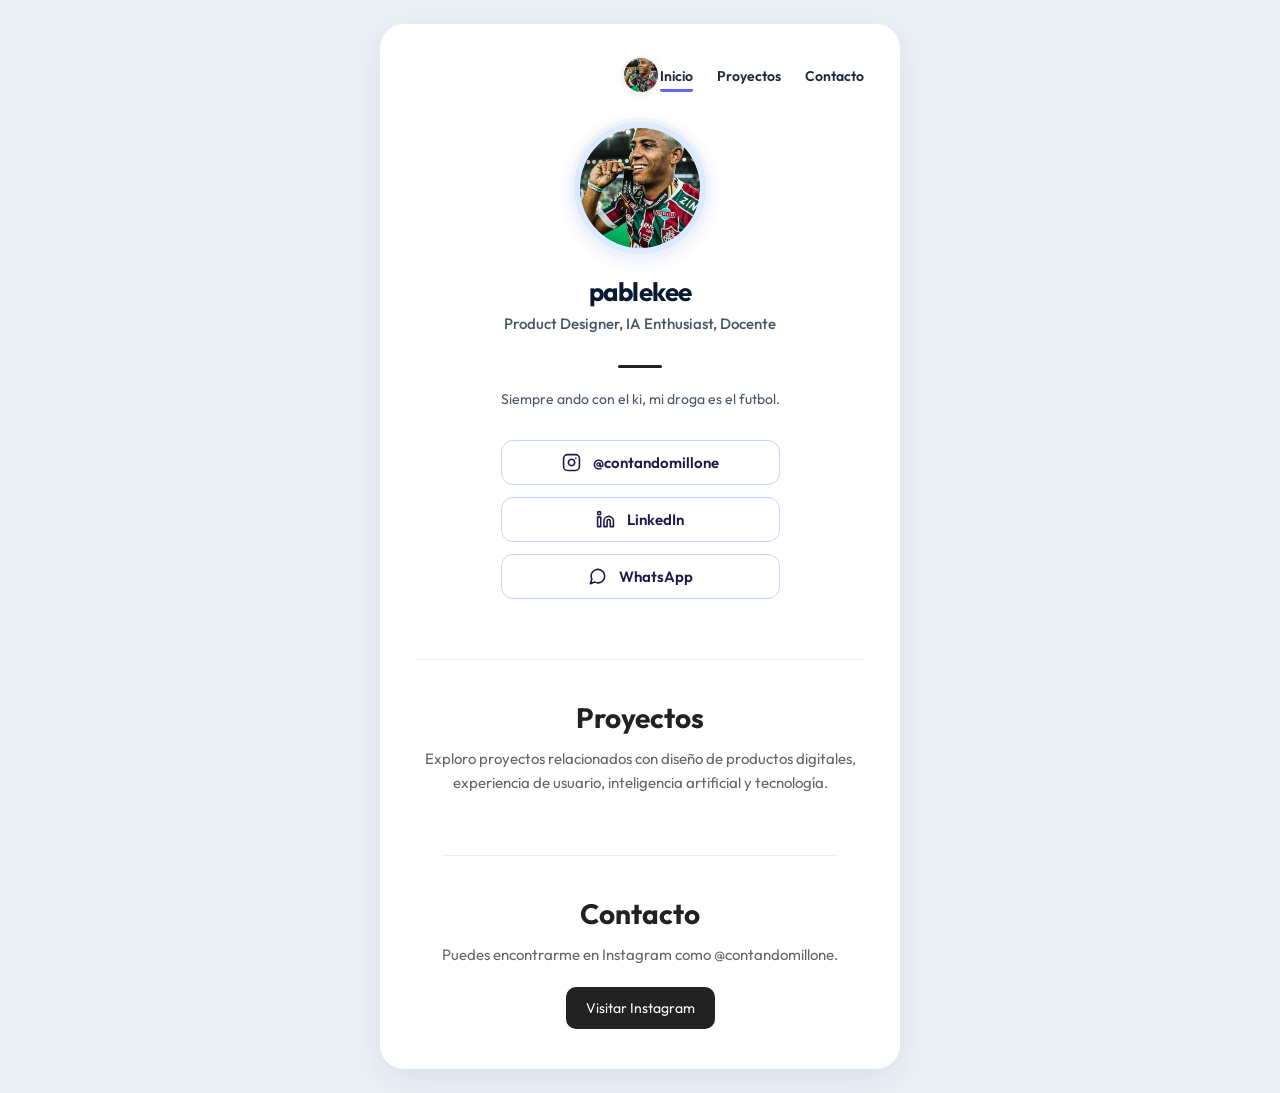
==== index.html @ 9d6862a4 "Avance 2 de septiembre" ====
<!DOCTYPE html>
<html lang="es">

<head>
    <meta charset="UTF-8">
    <meta name="viewport" content="width=device-width, initial-scale=1.0">

    <title>pablekee - Portafolio</title>

    <!-- FAVICON / LOGO DE PESTAÑA -->
    <link rel="icon" type="image/png" href="img/avatar.png">

    <link rel="stylesheet" href="css/style.css">

    <link rel="preconnect" href="https://fonts.googleapis.com">
    <link rel="preconnect" href="https://fonts.gstatic.com" crossorigin>

    <link href="https://fonts.googleapis.com/css2?family=Outfit:wght@300;400;600;700&display=swap" rel="stylesheet">
</head>

<body>

    <main class="card">

        <!-- MENÚ -->
        <nav class="nav">

            <a href="#inicio" class="nav-logo" title="Inicio">
                <img src="img/avatar.png" alt="Logo pablekee" class="nav-logo-img">
            </a>

            <ul class="nav-list">

                <li>
                    <a href="#inicio" class="nav-link active">
                        Inicio
                    </a>
                </li>

                <li>
                    <a href="#proyectos" class="nav-link">
                        Proyectos
                    </a>
                </li>

                <li>
                    <a href="#contacto" class="nav-link">
                        Contacto
                    </a>
                </li>

            </ul>

        </nav>


        <!-- PERFIL -->
        <section id="inicio">

            <div class="avatar-wrapper">

                <img src="img/avatar.png" alt="100preandoconelenfasis" class="avatar">

            </div>


            <h1 class="name">
                pablekee
            </h1>


            <p class="profession">
                Product Designer, IA Enthusiast, Docente
            </p>


            <hr class="divider">


            <p class="bio">
                Siempre ando con el ki, mi droga es el futbol.
            </p>


            <!-- REDES -->
            <div class="social-links">

                <!-- INSTAGRAM -->
                <a href="https://www.instagram.com/contandomillone/" target="_blank" rel="noopener noreferrer"
                    class="social-btn">

                    <svg class="icon" viewBox="0 0 24 24">

                        <rect x="2" y="2" width="20" height="20" rx="5" ry="5"></rect>

                        <path d="M16 11.37A4 4 0 1 1 12.63 8 4 4 0 0 1 16 11.37z"></path>

                        <line x1="17.5" y1="6.5" x2="17.51" y2="6.5"></line>

                    </svg>

                    <span>
                        @contandomillone
                    </span>

                </a>


                <!-- LINKEDIN -->
                <a href="https://linkedin.com" target="_blank" rel="noopener noreferrer" class="social-btn">

                    <svg class="icon" viewBox="0 0 24 24">

                        <path d="M16 8a6 6 0 0 1 6 6v7h-4v-7a2 2 0 0 0-2-2 2 2 0 0 0-2 2v7h-4v-7a6 6 0 0 1 6-6z"></path>

                        <rect x="2" y="9" width="4" height="12"></rect>

                        <circle cx="4" cy="4" r="2"></circle>

                    </svg>

                    <span>
                        LinkedIn
                    </span>

                </a>


                <!-- WHATSAPP -->
                <a href="https://micontacto" target="_blank" rel="noopener noreferrer" class="social-btn">

                    <svg class="icon" viewBox="0 0 24 24">

                        <path
                            d="M21 11.5a8.38 8.38 0 0 1-.9 3.8 8.5 8.5 0 0 1-7.6 4.7 8.38 8.38 0 0 1-3.8-.9L3 21l1.9-5.7a8.38 8.38 0 0 1-.9-3.8 8.5 8.5 0 0 1 4.7-7.6 8.38 8.38 0 0 1 3.8-.9h.5a8.48 8.48 0 0 1 8 8v.5z">
                        </path>

                    </svg>

                    <span>
                        WhatsApp
                    </span>

                </a>

            </div>

        </section>


        <!-- PROYECTOS -->
        <section id="proyectos" class="extra-section">

            <h2>
                Proyectos
            </h2>

            <p>
                Exploro proyectos relacionados con diseño de productos
                digitales, experiencia de usuario, inteligencia artificial
                y tecnología.
            </p>

        </section>


        <!-- CONTACTO -->
        <section id="contacto" class="extra-section">

            <h2>
                Contacto
            </h2>

            <p>
                Puedes encontrarme en Instagram como
                @contandomillone.
            </p>

            <a href="https://www.instagram.com/contandomillone/" target="_blank" rel="noopener noreferrer"
                class="contact-btn">
                Visitar Instagram
            </a>

        </section>

    </main>

</body>

</html>
---- css/style.css ----
/* ==========================================================================
   RESET Y ESTILOS GENERALES
   ========================================================================== */

* {
    margin: 0;
    padding: 0;
    box-sizing: border-box;
}

body {
    font-family: 'Outfit', 'Arial', sans-serif;

    background-color: #f0f4f8;

    display: flex;
    justify-content: center;
    align-items: center;

    min-height: 100vh;

    padding: 20px;
}


/* ==========================================================================
   TARJETA PRINCIPAL
   ========================================================================== */

.card {
    background-color: #ffffff;

    width: 90%;
    max-width: 600px;

    border-radius: 16px;

    box-shadow:
        0 10px 30px rgba(0, 0, 0, 0.05);

    padding: 40px;

    text-align: center;
}


/* ==========================================================================
   MENÚ
   ========================================================================== */

.nav {
    width: 100%;
    margin-bottom: 45px;
    display: flex;
    justify-content: space-between;
    align-items: center;
}

.nav-logo {
    display: flex;
    align-items: center;
    text-decoration: none;
}

.nav-logo-img {
    width: 38px;
    height: 38px;
    border-radius: 50%;
    object-fit: cover;
    border: 2px solid #f0f4f8;
    box-shadow: 0 2px 6px rgba(0, 0, 0, 0.08);
    transition: transform 0.3s ease, border-color 0.3s ease;
}

.nav-logo-img:hover {
    transform: scale(1.08);
    border-color: #222222;
}

.nav-list {
    display: flex;

    justify-content: flex-end;
    align-items: center;

    gap: 25px;

    list-style: none;
}

.nav-link {
    color: #777777;

    text-decoration: none;

    font-size: 14px;
    font-weight: 400;

    padding-bottom: 5px;

    transition: all 0.3s ease;
}

.nav-link:hover {
    color: #222222;
}

.nav-link.active {
    color: #222222;

    border-bottom: 2px solid #222222;
}


/* ==========================================================================
   AVATAR
   ========================================================================== */

.avatar-wrapper {
    width: 150px;
    height: 150px;

    margin: 0 auto 25px;

    border-radius: 50%;

    overflow: hidden;

    border: 4px solid #f0f4f8;
}

.avatar {
    width: 100%;
    height: 100%;

    display: block;

    object-fit: cover;

    border-radius: 50%;
}


/* ==========================================================================
   NOMBRE
   ========================================================================== */

.name {
    color: #222222;

    font-size: 42px;

    line-height: 1.1;

    font-weight: 700;

    margin-bottom: 10px;
}


/* ==========================================================================
   PROFESIÓN
   ========================================================================== */

.profession {
    color: #777777;

    font-size: 17px;

    font-weight: 400;

    line-height: 1.5;
}


/* ==========================================================================
   LÍNEA DECORATIVA
   ========================================================================== */

.divider {
    width: 60px;

    border: 0;

    border-top: 3px solid #222222;

    margin: 30px auto;
}


/* ==========================================================================
   BIOGRAFÍA
   ========================================================================== */

.bio {
    max-width: 500px;

    margin: 0 auto;

    color: #666666;

    font-size: 16px;

    line-height: 1.7;
}


/* ==========================================================================
   REDES SOCIALES
   ========================================================================== */

.social-links {
    display: flex;

    justify-content: center;

    flex-wrap: wrap;

    gap: 12px;

    margin-top: 30px;
}

.social-btn {
    display: flex;

    align-items: center;
    justify-content: center;

    gap: 8px;

    padding: 11px 16px;

    border: 1px solid #dddddd;

    border-radius: 10px;

    background-color: #ffffff;

    color: #555555;

    text-decoration: none;

    font-size: 14px;

    transition: all 0.3s ease;
}

.social-btn:hover {
    background-color: #222222;

    color: #ffffff;

    border-color: #222222;

    transform: translateY(-2px);
}

.icon {
    width: 19px;
    height: 19px;

    fill: none;

    stroke: currentColor;

    stroke-width: 2;

    stroke-linecap: round;

    stroke-linejoin: round;
}


/* ==========================================================================
   SECCIONES PROYECTOS Y CONTACTO
   ========================================================================== */

.extra-section {
    margin-top: 60px;

    padding-top: 40px;

    border-top: 1px solid #eeeeee;
}

.extra-section h2 {
    font-size: 28px;

    color: #222222;

    margin-bottom: 12px;
}

.extra-section p {
    color: #666666;

    font-size: 15px;

    line-height: 1.6;
}


/* ==========================================================================
   BOTÓN CONTACTO
   ========================================================================== */

.contact-btn {
    display: inline-block;

    margin-top: 20px;

    padding: 12px 20px;

    border-radius: 10px;

    background-color: #222222;

    color: #ffffff;

    text-decoration: none;

    font-size: 14px;

    transition: all 0.3s ease;
}

.contact-btn:hover {
    background-color: #000000;

    transform: translateY(-2px);
}


/* ==========================================================================
   RESPONSIVE - CELULARES
   ========================================================================== */

@media (max-width: 600px) {

    body {
        padding: 12px;

        align-items: flex-start;
    }

    .card {
        width: 100%;

        padding: 25px 20px;

        margin: 10px 0;
    }

    .nav {
        margin-bottom: 35px;
    }

    .nav-list {
        justify-content: center;

        gap: 18px;
    }

    .nav-link {
        font-size: 13px;
    }

    .avatar-wrapper {
        width: 125px;
        height: 125px;
    }

    .name {
        font-size: 34px;
    }

    .profession {
        font-size: 15px;
    }

    .bio {
        font-size: 15px;
    }

    .social-links {
        flex-direction: column;
    }

    .social-btn {
        width: 100%;
    }
}

/* ==========================================================================
   1. RESET Y CONFIGURACIÓN BASE
   ========================================================================== */

/* El selector universal (*) aplica estas reglas a TODOS los elementos de la página */
* {
    margin: 0;
    padding: 0;
    box-sizing: border-box;
    /* Asegura que el padding y los bordes no aumenten el ancho total de los elementos */
}

/* ==========================================================================
   2. ESTILOS DEL CUERPO (BODY) Y CENTRADO DE LA PÁGINA
   ========================================================================== */
body {
    font-family: 'Outfit', -apple-system, BlinkMacSystemFont, 'Segoe UI', Roboto, sans-serif;
    background-color: #ebf0f7;
    /* Color de fondo grisáceo suave */
    color: #1a2a44;
    /* Color de texto principal */

    /* CENTRADO PERFECTO CON FLEXBOX */
    display: flex;
    justify-content: center;
    /* Centra horizontalmente */
    align-items: center;
    /* Centra verticalmente */

    min-height: 100vh;
    /* Ocupa mínimo el 100% de la altura de la pantalla */
    padding: 24px 16px;
    /* Espacio de resguardo para que la tarjeta no pegue a los bordes en móviles */
}

/* ==========================================================================
   3. CONTENEDOR PRINCIPAL (LA TARJETA O CARD)
   ========================================================================== */
.card {
    background-color: #ffffff;
    /* Fondo blanco */
    width: 100%;
    max-width: 520px;
    /* Ancho máximo en pantallas de computadora */
    border-radius: 24px;
    /* Bordes redondeados */
    box-shadow: 0 10px 35px rgba(26, 42, 68, 0.08);
    /* Sombra suave para dar efecto de elevación */
    padding: 32px 36px 40px;
    /* Espaciado interno: arriba, lados, abajo */

    /* Alineación de los elementos internos */
    display: flex;
    flex-direction: column;
    align-items: center;
    /* Centra los elementos hijos al centro */
    text-align: center;
    /* Centra los textos */
}

/* ==========================================================================
   4. MENÚ DE NAVEGACIÓN SUPERIOR
   ========================================================================== */
.nav {
    width: 100%;
    display: flex;
    justify-content: flex-end;
    /* Alinea los enlaces a la derecha */
    margin-bottom: 24px;
}

.nav-list {
    display: flex;
    list-style: none;
    /* Quita las viñetas/puntos de la lista */
    gap: 24px;
    /* Espacio entre cada opción del menú */
}

.nav-link {
    text-decoration: none;
    /* Quita el subrayado típico de los enlaces */
    color: #1e293b;
    font-size: 14px;
    font-weight: 600;
    padding-bottom: 4px;
    transition: color 0.2s ease, border-bottom 0.2s ease;
}

.nav-link:hover {
    color: #4f46e5;
    /* Color al pasar el cursor */
}

/* Estilo para la opción activa ("Inicio") */
.nav-link.active {
    color: #1e293b;
    border-bottom: 3px solid #6366f1;
    /* Línea púrpura inferior */
    border-radius: 2px;
}

/* ==========================================================================
   5. SECCIÓN DE PERFIL (AVATAR, NOMBRE Y CARGO)
   ========================================================================== */
.profile-header {
    display: flex;
    flex-direction: column;
    align-items: center;
}

/* Contenedor del avatar con halo circular de fondo */
.avatar-wrapper {
    width: 140px;
    height: 140px;
    border-radius: 50%;
    /* Transforma el cuadrado en un círculo perfecto */
    background: #dbeafe;
    /* Color de fondo sutil detrás de la foto */
    padding: 6px;
    /* Grosor del aro exterior */
    margin-bottom: 20px;
    box-shadow: 0 4px 14px rgba(99, 102, 241, 0.12);
}

.avatar {
    width: 100%;
    height: 100%;
    border-radius: 50%;
    /* Imagen redonda */
    object-fit: cover;
    /* Evita que la foto se deforme o estire */
    display: block;
}

.name {
    font-size: 26px;
    font-weight: 700;
    color: #0b1a30;
    /* Azul marino oscuro */
    letter-spacing: -0.5px;
    margin-bottom: 6px;
}

.profession {
    font-size: 15px;
    font-weight: 500;
    color: #475569;
    /* Gris azulado */
    margin-bottom: 20px;
}

/* ==========================================================================
   6. LÍNEA DIVISORIA DECORATIVA
   ========================================================================== */
.divider {
    width: 44px;
    height: 3px;
    background-color: #93c5fd;
    /* Celeste suave */
    border-radius: 2px;
    margin-bottom: 20px;
}

/* ==========================================================================
   7. DESCRIPCIÓN O BIOGRAFÍA
   ========================================================================== */
.bio {
    font-size: 14px;
    line-height: 1.6;
    /* Altura de línea para facilitar la lectura */
    color: #4b5563;
    max-width: 400px;
    margin-bottom: 28px;
}

/* ==========================================================================
   8. BOTONES DE REDES SOCIALES
   ========================================================================== */
.social-links {
    width: 100%;
    max-width: 290px;
    /* Ancho de los botones */
    display: flex;
    flex-direction: column;
    gap: 12px;
    /* Separación uniforme entre cada botón */
}

.social-btn {
    display: flex;
    align-items: center;
    justify-content: center;
    gap: 12px;
    /* Espacio entre el ícono y el texto */
    padding: 12px 20px;
    border: 1.5px solid #c7d2fe;
    /* Borde violeta suave */
    border-radius: 12px;
    /* Esquinas redondeadas */
    background-color: #ffffff;
    color: #1e1b4b;
    text-decoration: none;
    font-size: 15px;
    font-weight: 600;
    transition: all 0.25s cubic-bezier(0.4, 0, 0.2, 1);
}

/* Color específico para cada ícono */
.icon {
    flex-shrink: 0;
    transition: transform 0.2s ease;
}

.icon-instagram {
    color: #4f46e5;
}

.icon-linkedin {
    color: #3b82f6;
}

.icon-whatsapp {
    color: #2563eb;
}

/* Efecto al pasar el mouse por encima del botón (Hover) */
.social-btn:hover {
    background-color: #f5f7ff;
    border-color: #6366f1;
    color: #4338ca;
    transform: translateY(-2px);
    /* Pequeña elevación */
    box-shadow: 0 4px 12px rgba(99, 102, 241, 0.15);
}

.social-btn:hover .icon {
    transform: scale(1.1);
    /* El ícono se agranda sutilmente */
}

/* ==========================================================================
   9. ADAPTABILIDAD A PANTALLAS PEQUEÑAS (RESPONSIVE)
   ========================================================================== */
@media (max-width: 480px) {
    .card {
        padding: 24px 20px 32px;
        border-radius: 20px;
    }

    .name {
        font-size: 22px;
    }

    .profession {
        font-size: 14px;
    }

    .bio {
        font-size: 13.5px;
    }

    .social-links {
        max-width: 100%;
    }
}
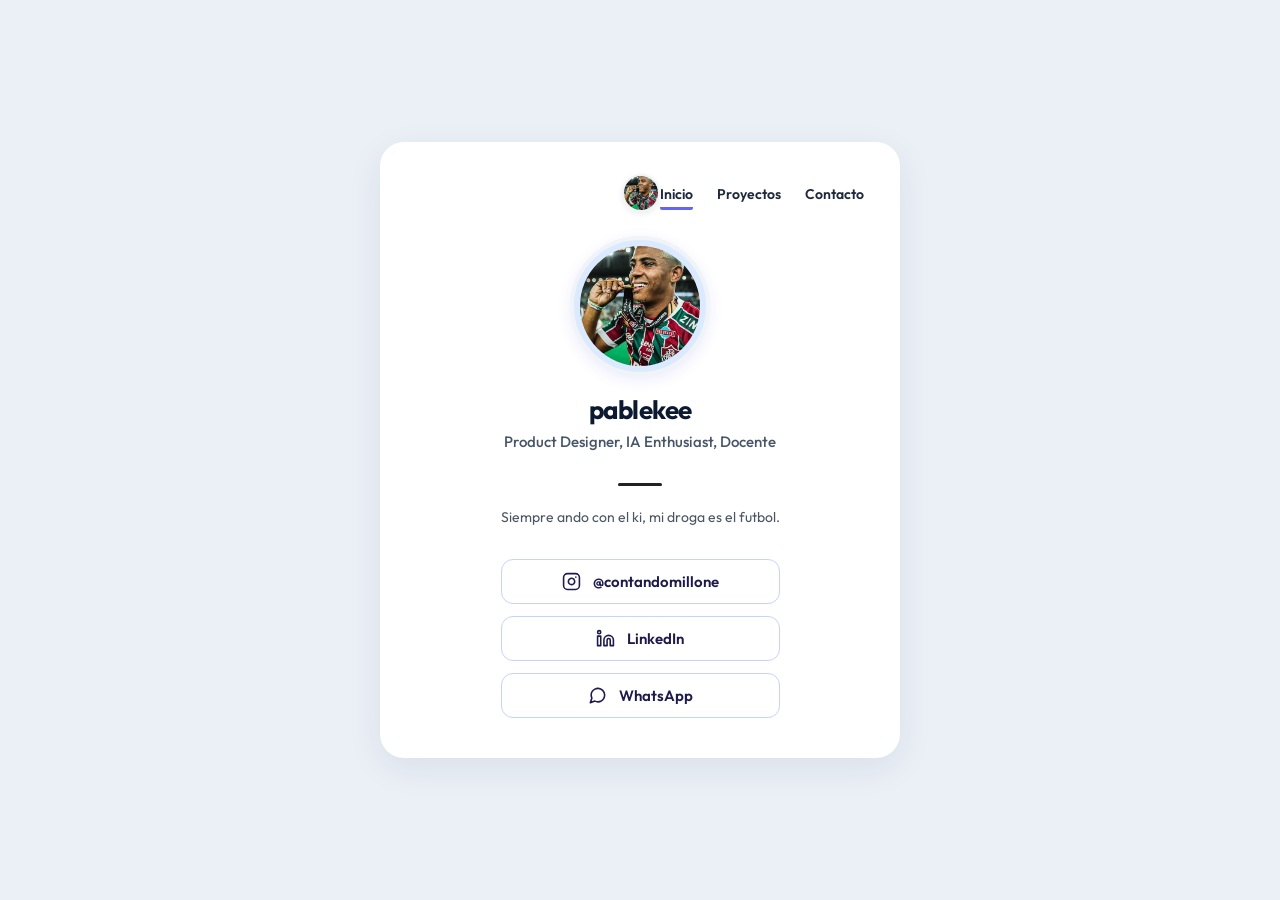
==== commit 9e293a68: "Subiendo cambios en la pagina" ====
--- a/index.html
+++ b/index.html
@@ -147,42 +147,6 @@
 
         </section>
 
-
-        <!-- PROYECTOS -->
-        <section id="proyectos" class="extra-section">
-
-            <h2>
-                Proyectos
-            </h2>
-
-            <p>
-                Exploro proyectos relacionados con diseño de productos
-                digitales, experiencia de usuario, inteligencia artificial
-                y tecnología.
-            </p>
-
-        </section>
-
-
-        <!-- CONTACTO -->
-        <section id="contacto" class="extra-section">
-
-            <h2>
-                Contacto
-            </h2>
-
-            <p>
-                Puedes encontrarme en Instagram como
-                @contandomillone.
-            </p>
-
-            <a href="https://www.instagram.com/contandomillone/" target="_blank" rel="noopener noreferrer"
-                class="contact-btn">
-                Visitar Instagram
-            </a>
-
-        </section>
-
     </main>
 
 </body>
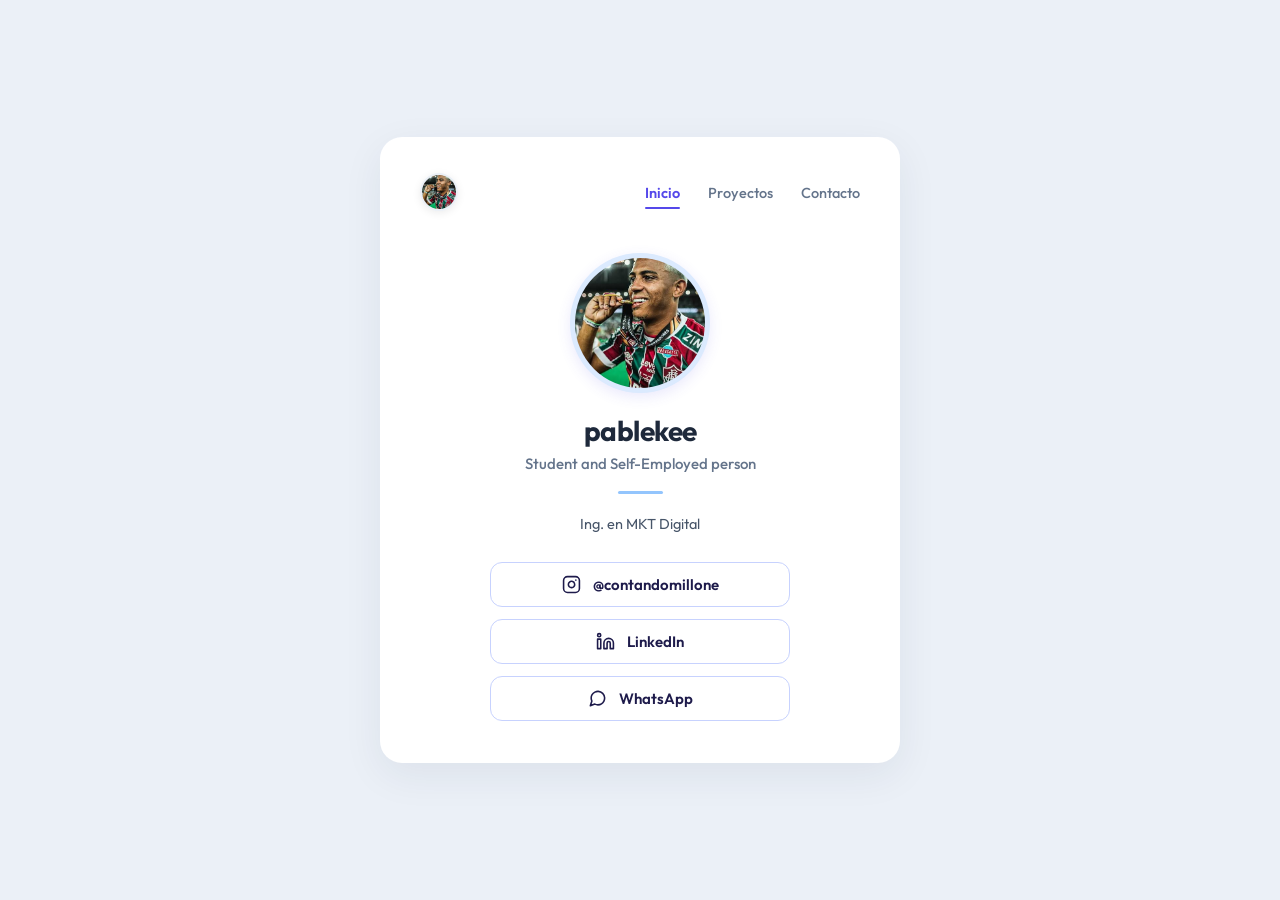
==== commit d05fb545: "feat: actualizar datos de perfil en inicio y agregar pagina proyectos.html con navegacion" ====
--- a/index.html
+++ b/index.html
@@ -14,133 +14,105 @@
 
     <link rel="preconnect" href="https://fonts.googleapis.com">
     <link rel="preconnect" href="https://fonts.gstatic.com" crossorigin>
-
-    <link href="https://fonts.googleapis.com/css2?family=Outfit:wght@300;400;600;700&display=swap" rel="stylesheet">
+    <link href="https://fonts.googleapis.com/css2?family=Outfit:wght@300;400;500;600;700&display=swap" rel="stylesheet">
 </head>
 
 <body>
 
     <main class="card">
 
-        <!-- MENÚ -->
-        <nav class="nav">
+        <!-- MENÚ DE NAVEGACIÓN -->
+        <header>
+            <nav class="nav">
 
-            <a href="#inicio" class="nav-logo" title="Inicio">
-                <img src="img/avatar.png" alt="Logo pablekee" class="nav-logo-img">
-            </a>
+                <a href="index.html" class="nav-logo" title="Inicio">
+                    <img src="img/avatar.png" alt="Logo pablekee" class="nav-logo-img">
+                </a>
 
-            <ul class="nav-list">
+                <ul class="nav-list">
 
-                <li>
-                    <a href="#inicio" class="nav-link active">
-                        Inicio
-                    </a>
-                </li>
+                    <li>
+                        <a href="index.html" class="nav-link active">
+                            Inicio
+                        </a>
+                    </li>
 
-                <li>
-                    <a href="#proyectos" class="nav-link">
-                        Proyectos
-                    </a>
-                </li>
+                    <li>
+                        <a href="proyectos.html" class="nav-link">
+                            Proyectos
+                        </a>
+                    </li>
 
-                <li>
-                    <a href="#contacto" class="nav-link">
-                        Contacto
-                    </a>
-                </li>
+                    <li>
+                        <a href="contacto.html" class="nav-link">
+                            Contacto
+                        </a>
+                    </li>
 
-            </ul>
+                </ul>
 
-        </nav>
+            </nav>
+        </header>
 
-
-        <!-- PERFIL -->
+        <!-- SECCIÓN DE PERFIL -->
         <section id="inicio">
 
             <div class="avatar-wrapper">
-
-                <img src="img/avatar.png" alt="100preandoconelenfasis" class="avatar">
-
+                <img src="img/avatar.png" alt="Foto de pablekee" class="avatar">
             </div>
-
 
             <h1 class="name">
                 pablekee
             </h1>
 
-
             <p class="profession">
-                Product Designer, IA Enthusiast, Docente
+                Student and Self-Employed person
             </p>
-
 
             <hr class="divider">
 
-
             <p class="bio">
-                Siempre ando con el ki, mi droga es el futbol.
+                Ing. en MKT Digital
             </p>
 
-
-            <!-- REDES -->
+            <!-- REDES SOCIALES -->
             <div class="social-links">
 
                 <!-- INSTAGRAM -->
                 <a href="https://www.instagram.com/contandomillone/" target="_blank" rel="noopener noreferrer"
                     class="social-btn">
-
                     <svg class="icon" viewBox="0 0 24 24">
-
                         <rect x="2" y="2" width="20" height="20" rx="5" ry="5"></rect>
-
                         <path d="M16 11.37A4 4 0 1 1 12.63 8 4 4 0 0 1 16 11.37z"></path>
-
                         <line x1="17.5" y1="6.5" x2="17.51" y2="6.5"></line>
-
                     </svg>
-
                     <span>
                         @contandomillone
                     </span>
-
                 </a>
-
 
                 <!-- LINKEDIN -->
                 <a href="https://linkedin.com" target="_blank" rel="noopener noreferrer" class="social-btn">
-
                     <svg class="icon" viewBox="0 0 24 24">
-
                         <path d="M16 8a6 6 0 0 1 6 6v7h-4v-7a2 2 0 0 0-2-2 2 2 0 0 0-2 2v7h-4v-7a6 6 0 0 1 6-6z"></path>
-
                         <rect x="2" y="9" width="4" height="12"></rect>
-
                         <circle cx="4" cy="4" r="2"></circle>
-
                     </svg>
-
                     <span>
                         LinkedIn
                     </span>
-
                 </a>
 
-
                 <!-- WHATSAPP -->
-                <a href="https://micontacto" target="_blank" rel="noopener noreferrer" class="social-btn">
-
+                <a href="https://wa.me/" target="_blank" rel="noopener noreferrer" class="social-btn">
                     <svg class="icon" viewBox="0 0 24 24">
-
                         <path
                             d="M21 11.5a8.38 8.38 0 0 1-.9 3.8 8.5 8.5 0 0 1-7.6 4.7 8.38 8.38 0 0 1-3.8-.9L3 21l1.9-5.7a8.38 8.38 0 0 1-.9-3.8 8.5 8.5 0 0 1 4.7-7.6 8.38 8.38 0 0 1 3.8-.9h.5a8.48 8.48 0 0 1 8 8v.5z">
                         </path>
-
                     </svg>
-
                     <span>
                         WhatsApp
                     </span>
-
                 </a>
 
             </div>
--- a/css/style.css
+++ b/css/style.css
@@ -1,7 +1,25 @@
 /* ==========================================================================
-   RESET Y ESTILOS GENERALES
-   ========================================================================== */
-
+   VARIABLES Y CONFIGURACIÓN GLOBAL
+   ========================================================================== */
+:root {
+    --primary: #5548ea;
+    --primary-hover: #4335da;
+    --primary-light: #f7f5ff;
+    --primary-bubble: #e8e3ff;
+    --text-title: #1e293b;
+    --text-muted: #64748b;
+    --text-body: #475569;
+    --border-color: #e2e8f0;
+    --border-subtle: #f1f3f7;
+    --card-bg: #ffffff;
+    --body-bg: #ebf0f7;
+    --shadow-card: 0 12px 40px rgba(26, 42, 68, 0.07);
+    --transition: all 0.25s cubic-bezier(0.4, 0, 0.2, 1);
+}
+
+/* ==========================================================================
+   RESET BASE
+   ========================================================================== */
 * {
     margin: 0;
     padding: 0;
@@ -9,51 +27,47 @@
 }
 
 body {
-    font-family: 'Outfit', 'Arial', sans-serif;
-
-    background-color: #f0f4f8;
-
+    font-family: 'Outfit', -apple-system, BlinkMacSystemFont, 'Segoe UI', Roboto, sans-serif;
+    background-color: var(--body-bg);
+    color: var(--text-title);
     display: flex;
     justify-content: center;
     align-items: center;
-
     min-height: 100vh;
-
-    padding: 20px;
-}
-
-
-/* ==========================================================================
-   TARJETA PRINCIPAL
-   ========================================================================== */
-
+    padding: 24px 16px;
+}
+
+/* ==========================================================================
+   CONTENEDOR PRINCIPAL (CARD)
+   ========================================================================== */
 .card {
-    background-color: #ffffff;
-
-    width: 90%;
-    max-width: 600px;
-
-    border-radius: 16px;
-
-    box-shadow:
-        0 10px 30px rgba(0, 0, 0, 0.05);
-
-    padding: 40px;
-
+    background-color: var(--card-bg);
+    width: 100%;
+    max-width: 520px;
+    border-radius: 22px;
+    box-shadow: var(--shadow-card);
+    padding: 36px 40px 42px;
+    display: flex;
+    flex-direction: column;
     text-align: center;
-}
-
-
-/* ==========================================================================
-   MENÚ
-   ========================================================================== */
-
+    transition: var(--transition);
+}
+
+/* Para páginas con contenido horizontal amplio (Proyectos y Contacto) */
+.card-wide {
+    max-width: 840px;
+    text-align: left;
+}
+
+/* ==========================================================================
+   MENÚ DE NAVEGACIÓN SUPERIOR
+   ========================================================================== */
 .nav {
     width: 100%;
-    margin-bottom: 45px;
     display: flex;
     justify-content: space-between;
     align-items: center;
+    margin-bottom: 32px;
 }
 
 .nav-logo {
@@ -67,471 +81,115 @@
     height: 38px;
     border-radius: 50%;
     object-fit: cover;
-    border: 2px solid #f0f4f8;
-    box-shadow: 0 2px 6px rgba(0, 0, 0, 0.08);
-    transition: transform 0.3s ease, border-color 0.3s ease;
+    border: 2px solid var(--body-bg);
+    box-shadow: 0 2px 8px rgba(0, 0, 0, 0.08);
+    transition: var(--transition);
 }
 
 .nav-logo-img:hover {
     transform: scale(1.08);
-    border-color: #222222;
+    border-color: var(--primary);
 }
 
 .nav-list {
     display: flex;
-
-    justify-content: flex-end;
-    align-items: center;
-
-    gap: 25px;
-
     list-style: none;
-}
-
-.nav-link {
-    color: #777777;
-
-    text-decoration: none;
-
-    font-size: 14px;
-    font-weight: 400;
-
-    padding-bottom: 5px;
-
-    transition: all 0.3s ease;
-}
-
-.nav-link:hover {
-    color: #222222;
-}
-
-.nav-link.active {
-    color: #222222;
-
-    border-bottom: 2px solid #222222;
-}
-
-
-/* ==========================================================================
-   AVATAR
-   ========================================================================== */
-
-.avatar-wrapper {
-    width: 150px;
-    height: 150px;
-
-    margin: 0 auto 25px;
-
-    border-radius: 50%;
-
-    overflow: hidden;
-
-    border: 4px solid #f0f4f8;
-}
-
-.avatar {
-    width: 100%;
-    height: 100%;
-
-    display: block;
-
-    object-fit: cover;
-
-    border-radius: 50%;
-}
-
-
-/* ==========================================================================
-   NOMBRE
-   ========================================================================== */
-
-.name {
-    color: #222222;
-
-    font-size: 42px;
-
-    line-height: 1.1;
-
-    font-weight: 700;
-
-    margin-bottom: 10px;
-}
-
-
-/* ==========================================================================
-   PROFESIÓN
-   ========================================================================== */
-
-.profession {
-    color: #777777;
-
-    font-size: 17px;
-
-    font-weight: 400;
-
-    line-height: 1.5;
-}
-
-
-/* ==========================================================================
-   LÍNEA DECORATIVA
-   ========================================================================== */
-
-.divider {
-    width: 60px;
-
-    border: 0;
-
-    border-top: 3px solid #222222;
-
-    margin: 30px auto;
-}
-
-
-/* ==========================================================================
-   BIOGRAFÍA
-   ========================================================================== */
-
-.bio {
-    max-width: 500px;
-
-    margin: 0 auto;
-
-    color: #666666;
-
-    font-size: 16px;
-
-    line-height: 1.7;
-}
-
-
-/* ==========================================================================
-   REDES SOCIALES
-   ========================================================================== */
-
-.social-links {
-    display: flex;
-
-    justify-content: center;
-
-    flex-wrap: wrap;
-
-    gap: 12px;
-
-    margin-top: 30px;
-}
-
-.social-btn {
-    display: flex;
-
-    align-items: center;
-    justify-content: center;
-
-    gap: 8px;
-
-    padding: 11px 16px;
-
-    border: 1px solid #dddddd;
-
-    border-radius: 10px;
-
-    background-color: #ffffff;
-
-    color: #555555;
-
-    text-decoration: none;
-
-    font-size: 14px;
-
-    transition: all 0.3s ease;
-}
-
-.social-btn:hover {
-    background-color: #222222;
-
-    color: #ffffff;
-
-    border-color: #222222;
-
-    transform: translateY(-2px);
-}
-
-.icon {
-    width: 19px;
-    height: 19px;
-
-    fill: none;
-
-    stroke: currentColor;
-
-    stroke-width: 2;
-
-    stroke-linecap: round;
-
-    stroke-linejoin: round;
-}
-
-
-/* ==========================================================================
-   SECCIONES PROYECTOS Y CONTACTO
-   ========================================================================== */
-
-.extra-section {
-    margin-top: 60px;
-
-    padding-top: 40px;
-
-    border-top: 1px solid #eeeeee;
-}
-
-.extra-section h2 {
-    font-size: 28px;
-
-    color: #222222;
-
-    margin-bottom: 12px;
-}
-
-.extra-section p {
-    color: #666666;
-
-    font-size: 15px;
-
-    line-height: 1.6;
-}
-
-
-/* ==========================================================================
-   BOTÓN CONTACTO
-   ========================================================================== */
-
-.contact-btn {
-    display: inline-block;
-
-    margin-top: 20px;
-
-    padding: 12px 20px;
-
-    border-radius: 10px;
-
-    background-color: #222222;
-
-    color: #ffffff;
-
-    text-decoration: none;
-
-    font-size: 14px;
-
-    transition: all 0.3s ease;
-}
-
-.contact-btn:hover {
-    background-color: #000000;
-
-    transform: translateY(-2px);
-}
-
-
-/* ==========================================================================
-   RESPONSIVE - CELULARES
-   ========================================================================== */
-
-@media (max-width: 600px) {
-
-    body {
-        padding: 12px;
-
-        align-items: flex-start;
-    }
-
-    .card {
-        width: 100%;
-
-        padding: 25px 20px;
-
-        margin: 10px 0;
-    }
-
-    .nav {
-        margin-bottom: 35px;
-    }
-
-    .nav-list {
-        justify-content: center;
-
-        gap: 18px;
-    }
-
-    .nav-link {
-        font-size: 13px;
-    }
-
-    .avatar-wrapper {
-        width: 125px;
-        height: 125px;
-    }
-
-    .name {
-        font-size: 34px;
-    }
-
-    .profession {
-        font-size: 15px;
-    }
-
-    .bio {
-        font-size: 15px;
-    }
-
-    .social-links {
-        flex-direction: column;
-    }
-
-    .social-btn {
-        width: 100%;
-    }
-}
-
-/* ==========================================================================
-   1. RESET Y CONFIGURACIÓN BASE
-   ========================================================================== */
-
-/* El selector universal (*) aplica estas reglas a TODOS los elementos de la página */
-* {
-    margin: 0;
-    padding: 0;
-    box-sizing: border-box;
-    /* Asegura que el padding y los bordes no aumenten el ancho total de los elementos */
-}
-
-/* ==========================================================================
-   2. ESTILOS DEL CUERPO (BODY) Y CENTRADO DE LA PÁGINA
-   ========================================================================== */
-body {
-    font-family: 'Outfit', -apple-system, BlinkMacSystemFont, 'Segoe UI', Roboto, sans-serif;
-    background-color: #ebf0f7;
-    /* Color de fondo grisáceo suave */
-    color: #1a2a44;
-    /* Color de texto principal */
-
-    /* CENTRADO PERFECTO CON FLEXBOX */
-    display: flex;
-    justify-content: center;
-    /* Centra horizontalmente */
-    align-items: center;
-    /* Centra verticalmente */
-
-    min-height: 100vh;
-    /* Ocupa mínimo el 100% de la altura de la pantalla */
-    padding: 24px 16px;
-    /* Espacio de resguardo para que la tarjeta no pegue a los bordes en móviles */
-}
-
-/* ==========================================================================
-   3. CONTENEDOR PRINCIPAL (LA TARJETA O CARD)
-   ========================================================================== */
-.card {
-    background-color: #ffffff;
-    /* Fondo blanco */
-    width: 100%;
-    max-width: 520px;
-    /* Ancho máximo en pantallas de computadora */
-    border-radius: 24px;
-    /* Bordes redondeados */
-    box-shadow: 0 10px 35px rgba(26, 42, 68, 0.08);
-    /* Sombra suave para dar efecto de elevación */
-    padding: 32px 36px 40px;
-    /* Espaciado interno: arriba, lados, abajo */
-
-    /* Alineación de los elementos internos */
-    display: flex;
-    flex-direction: column;
-    align-items: center;
-    /* Centra los elementos hijos al centro */
-    text-align: center;
-    /* Centra los textos */
-}
-
-/* ==========================================================================
-   4. MENÚ DE NAVEGACIÓN SUPERIOR
-   ========================================================================== */
-.nav {
-    width: 100%;
-    display: flex;
-    justify-content: flex-end;
-    /* Alinea los enlaces a la derecha */
-    margin-bottom: 24px;
-}
-
-.nav-list {
-    display: flex;
-    list-style: none;
-    /* Quita las viñetas/puntos de la lista */
-    gap: 24px;
-    /* Espacio entre cada opción del menú */
+    gap: 28px;
+    margin-left: auto;
 }
 
 .nav-link {
     text-decoration: none;
-    /* Quita el subrayado típico de los enlaces */
-    color: #1e293b;
-    font-size: 14px;
+    color: var(--text-muted);
+    font-size: 14.5px;
+    font-weight: 500;
+    padding-bottom: 5px;
+    position: relative;
+    transition: color 0.2s ease;
+}
+
+.nav-link:hover {
+    color: var(--text-title);
+}
+
+/* Pestaña activa con línea púrpura inferior */
+.nav-link.active {
+    color: var(--primary);
     font-weight: 600;
-    padding-bottom: 4px;
-    transition: color 0.2s ease, border-bottom 0.2s ease;
-}
-
-.nav-link:hover {
-    color: #4f46e5;
-    /* Color al pasar el cursor */
-}
-
-/* Estilo para la opción activa ("Inicio") */
-.nav-link.active {
-    color: #1e293b;
-    border-bottom: 3px solid #6366f1;
-    /* Línea púrpura inferior */
+}
+
+.nav-link.active::after {
+    content: '';
+    position: absolute;
+    bottom: -2px;
+    left: 0;
+    width: 100%;
+    height: 2.5px;
+    background-color: var(--primary);
     border-radius: 2px;
 }
 
 /* ==========================================================================
-   5. SECCIÓN DE PERFIL (AVATAR, NOMBRE Y CARGO)
-   ========================================================================== */
-.profile-header {
-    display: flex;
-    flex-direction: column;
-    align-items: center;
-}
-
-/* Contenedor del avatar con halo circular de fondo */
+   ENCABEZADOS DE SECCIÓN (PROYECTOS Y CONTACTO)
+   ========================================================================== */
+.section-header {
+    margin-bottom: 24px;
+    text-align: left;
+}
+
+.section-title {
+    font-size: 32px;
+    font-weight: 700;
+    color: var(--text-title);
+    letter-spacing: -0.5px;
+    line-height: 1.15;
+    position: relative;
+    display: inline-block;
+}
+
+/* Pequeña barra púrpura decorativa bajo la primera palabra */
+.section-title::after {
+    content: '';
+    display: block;
+    width: 32px;
+    height: 3.5px;
+    background-color: var(--primary);
+    border-radius: 2px;
+    margin-top: 8px;
+}
+
+.section-subtitle {
+    margin-top: 14px;
+    font-size: 15px;
+    color: var(--text-muted);
+    line-height: 1.6;
+}
+
+/* ==========================================================================
+   PÁGINA 1: INICIO (TARJETA DE PERFIL)
+   ========================================================================== */
 .avatar-wrapper {
     width: 140px;
     height: 140px;
+    margin: 10px auto 20px;
     border-radius: 50%;
-    /* Transforma el cuadrado en un círculo perfecto */
     background: #dbeafe;
-    /* Color de fondo sutil detrás de la foto */
-    padding: 6px;
-    /* Grosor del aro exterior */
-    margin-bottom: 20px;
-    box-shadow: 0 4px 14px rgba(99, 102, 241, 0.12);
+    padding: 5px;
+    box-shadow: 0 4px 14px rgba(85, 72, 234, 0.12);
 }
 
 .avatar {
     width: 100%;
     height: 100%;
     border-radius: 50%;
-    /* Imagen redonda */
     object-fit: cover;
-    /* Evita que la foto se deforme o estire */
     display: block;
 }
 
 .name {
-    font-size: 26px;
+    font-size: 28px;
     font-weight: 700;
-    color: #0b1a30;
-    /* Azul marino oscuro */
+    color: var(--text-title);
     letter-spacing: -0.5px;
     margin-bottom: 6px;
 }
@@ -539,46 +197,34 @@
 .profession {
     font-size: 15px;
     font-weight: 500;
-    color: #475569;
-    /* Gris azulado */
-    margin-bottom: 20px;
-}
-
-/* ==========================================================================
-   6. LÍNEA DIVISORIA DECORATIVA
-   ========================================================================== */
+    color: var(--text-muted);
+    margin-bottom: 18px;
+}
+
 .divider {
-    width: 44px;
+    width: 45px;
     height: 3px;
     background-color: #93c5fd;
-    /* Celeste suave */
+    border: none;
     border-radius: 2px;
-    margin-bottom: 20px;
-}
-
-/* ==========================================================================
-   7. DESCRIPCIÓN O BIOGRAFÍA
-   ========================================================================== */
+    margin: 0 auto 18px;
+}
+
 .bio {
-    font-size: 14px;
+    font-size: 14.5px;
     line-height: 1.6;
-    /* Altura de línea para facilitar la lectura */
-    color: #4b5563;
-    max-width: 400px;
-    margin-bottom: 28px;
-}
-
-/* ==========================================================================
-   8. BOTONES DE REDES SOCIALES
-   ========================================================================== */
+    color: var(--text-body);
+    max-width: 420px;
+    margin: 0 auto 26px;
+}
+
 .social-links {
     width: 100%;
-    max-width: 290px;
-    /* Ancho de los botones */
+    max-width: 300px;
+    margin: 0 auto;
     display: flex;
     flex-direction: column;
     gap: 12px;
-    /* Separación uniforme entre cada botón */
 }
 
 .social-btn {
@@ -586,75 +232,375 @@
     align-items: center;
     justify-content: center;
     gap: 12px;
-    /* Espacio entre el ícono y el texto */
     padding: 12px 20px;
     border: 1.5px solid #c7d2fe;
-    /* Borde violeta suave */
     border-radius: 12px;
-    /* Esquinas redondeadas */
     background-color: #ffffff;
     color: #1e1b4b;
     text-decoration: none;
     font-size: 15px;
     font-weight: 600;
-    transition: all 0.25s cubic-bezier(0.4, 0, 0.2, 1);
-}
-
-/* Color específico para cada ícono */
-.icon {
+    transition: var(--transition);
+}
+
+.social-btn:hover {
+    background-color: var(--primary-light);
+    border-color: var(--primary);
+    color: var(--primary);
+    transform: translateY(-2px);
+    box-shadow: 0 4px 12px rgba(85, 72, 234, 0.15);
+}
+
+.social-btn .icon {
+    width: 19px;
+    height: 19px;
+    fill: none;
+    stroke: currentColor;
+    stroke-width: 2;
+    stroke-linecap: round;
+    stroke-linejoin: round;
     flex-shrink: 0;
     transition: transform 0.2s ease;
 }
 
-.icon-instagram {
-    color: #4f46e5;
-}
-
-.icon-linkedin {
-    color: #3b82f6;
-}
-
-.icon-whatsapp {
-    color: #2563eb;
-}
-
-/* Efecto al pasar el mouse por encima del botón (Hover) */
-.social-btn:hover {
-    background-color: #f5f7ff;
-    border-color: #6366f1;
-    color: #4338ca;
-    transform: translateY(-2px);
-    /* Pequeña elevación */
-    box-shadow: 0 4px 12px rgba(99, 102, 241, 0.15);
-}
-
 .social-btn:hover .icon {
     transform: scale(1.1);
-    /* El ícono se agranda sutilmente */
-}
-
-/* ==========================================================================
-   9. ADAPTABILIDAD A PANTALLAS PEQUEÑAS (RESPONSIVE)
-   ========================================================================== */
-@media (max-width: 480px) {
+}
+
+/* ==========================================================================
+   PÁGINA 2: PROYECTOS (LISTA DIVIDIDA CON IMÁGENES)
+   ========================================================================== */
+.projects-list {
+    display: flex;
+    flex-direction: column;
+    width: 100%;
+}
+
+.project-item {
+    display: flex;
+    align-items: center;
+    justify-content: space-between;
+    gap: 36px;
+    padding: 26px 0;
+    border-bottom: 1px solid var(--border-subtle);
+    transition: var(--transition);
+}
+
+.project-item:first-child {
+    padding-top: 10px;
+}
+
+.project-item:last-child {
+    border-bottom: none;
+    padding-bottom: 10px;
+}
+
+.project-info {
+    flex: 1;
+    text-align: left;
+}
+
+.project-name {
+    font-size: 20px;
+    font-weight: 700;
+    color: var(--text-title);
+    margin-bottom: 10px;
+    letter-spacing: -0.3px;
+}
+
+.project-desc {
+    font-size: 14.5px;
+    color: var(--text-muted);
+    line-height: 1.55;
+    margin-bottom: 16px;
+    max-width: 420px;
+}
+
+.project-link {
+    display: inline-flex;
+    align-items: center;
+    gap: 6px;
+    color: var(--primary);
+    font-size: 14.5px;
+    font-weight: 600;
+    text-decoration: none;
+    transition: gap 0.2s ease, color 0.2s ease;
+}
+
+.project-link:hover {
+    gap: 10px;
+    color: var(--primary-hover);
+}
+
+.project-link .arrow {
+    transition: transform 0.2s ease;
+}
+
+.project-link:hover .arrow {
+    transform: translateX(3px);
+}
+
+.project-media {
+    width: 270px;
+    height: 175px;
+    border-radius: 14px;
+    overflow: hidden;
+    flex-shrink: 0;
+    background-color: var(--primary-light);
+    box-shadow: 0 4px 16px rgba(85, 72, 234, 0.06);
+}
+
+.project-img {
+    width: 100%;
+    height: 100%;
+    object-fit: cover;
+    display: block;
+    transition: transform 0.35s ease;
+}
+
+.project-item:hover .project-img {
+    transform: scale(1.05);
+}
+
+/* ==========================================================================
+   PÁGINA 3: CONTACTO (GRID FORMULARIO + TARJETA DIRECTA)
+   ========================================================================== */
+.contact-grid {
+    display: grid;
+    grid-template-columns: 1.15fr 0.95fr;
+    gap: 40px;
+    align-items: start;
+    width: 100%;
+}
+
+.contact-left {
+    display: flex;
+    flex-direction: column;
+}
+
+.contact-form {
+    display: flex;
+    flex-direction: column;
+    gap: 16px;
+}
+
+.form-group {
+    display: flex;
+    flex-direction: column;
+    gap: 6px;
+    text-align: left;
+}
+
+.form-group label {
+    font-size: 13.5px;
+    font-weight: 600;
+    color: var(--text-title);
+}
+
+.form-input {
+    width: 100%;
+    padding: 12px 14px;
+    border: 1.5px solid var(--border-color);
+    border-radius: 9px;
+    font-family: inherit;
+    font-size: 14px;
+    color: var(--text-title);
+    background-color: #ffffff;
+    transition: border-color 0.2s, box-shadow 0.2s;
+}
+
+.form-input::placeholder {
+    color: #94a3b8;
+}
+
+.form-input:focus {
+    outline: none;
+    border-color: var(--primary);
+    box-shadow: 0 0 0 3.5px rgba(85, 72, 234, 0.12);
+}
+
+.form-textarea {
+    resize: vertical;
+    min-height: 110px;
+}
+
+.btn-submit {
+    display: inline-flex;
+    align-items: center;
+    justify-content: center;
+    gap: 10px;
+    background-color: var(--primary);
+    color: #ffffff;
+    border: none;
+    border-radius: 9px;
+    padding: 13px 26px;
+    font-family: inherit;
+    font-size: 14.5px;
+    font-weight: 600;
+    cursor: pointer;
+    margin-top: 4px;
+    align-self: flex-start;
+    transition: var(--transition);
+}
+
+.btn-submit:hover {
+    background-color: var(--primary-hover);
+    transform: translateY(-2px);
+    box-shadow: 0 6px 18px rgba(85, 72, 234, 0.32);
+}
+
+.btn-submit .btn-icon {
+    width: 17px;
+    height: 17px;
+}
+
+/* Columna Derecha de Contacto */
+.contact-right {
+    display: flex;
+    flex-direction: column;
+    align-items: center;
+    gap: 22px;
+}
+
+.contact-illustration-wrap {
+    width: 100%;
+    max-width: 250px;
+    display: flex;
+    justify-content: center;
+}
+
+.contact-illustration {
+    width: 100%;
+    height: auto;
+    max-height: 220px;
+    object-fit: contain;
+    border-radius: 14px;
+}
+
+.direct-contact-card {
+    width: 100%;
+    background-color: var(--primary-light);
+    border-radius: 14px;
+    padding: 18px 20px;
+    display: flex;
+    align-items: center;
+    gap: 16px;
+    text-align: left;
+    border: 1px solid rgba(85, 72, 234, 0.08);
+    transition: var(--transition);
+}
+
+.direct-contact-card:hover {
+    box-shadow: 0 4px 16px rgba(85, 72, 234, 0.1);
+    transform: translateY(-2px);
+}
+
+.direct-contact-icon {
+    width: 44px;
+    height: 44px;
+    border-radius: 50%;
+    background-color: var(--primary-bubble);
+    color: var(--primary);
+    display: flex;
+    align-items: center;
+    justify-content: center;
+    flex-shrink: 0;
+}
+
+.direct-contact-icon svg {
+    width: 22px;
+    height: 22px;
+}
+
+.direct-contact-info {
+    display: flex;
+    flex-direction: column;
+    gap: 2px;
+}
+
+.direct-contact-label {
+    font-size: 13.5px;
+    font-weight: 600;
+    color: var(--text-title);
+}
+
+.direct-contact-email {
+    font-size: 14.5px;
+    font-weight: 700;
+    color: var(--primary);
+    text-decoration: none;
+    transition: color 0.2s;
+    word-break: break-all;
+}
+
+.direct-contact-email:hover {
+    text-decoration: underline;
+    color: var(--primary-hover);
+}
+
+.direct-contact-note {
+    font-size: 12px;
+    color: var(--text-muted);
+    margin-top: 2px;
+}
+
+/* ==========================================================================
+   RESPONSIVE DESIGN (ADAPTABILIDAD A DISPOSITIVOS MÓVILES)
+   ========================================================================== */
+@media (max-width: 768px) {
+    body {
+        padding: 16px 12px;
+    }
+
     .card {
-        padding: 24px 20px 32px;
-        border-radius: 20px;
-    }
-
-    .name {
-        font-size: 22px;
-    }
-
-    .profession {
-        font-size: 14px;
-    }
-
-    .bio {
+        padding: 28px 22px 34px;
+        border-radius: 18px;
+    }
+
+    .nav {
+        margin-bottom: 24px;
+    }
+
+    .nav-list {
+        gap: 18px;
+    }
+
+    .nav-link {
         font-size: 13.5px;
     }
 
-    .social-links {
-        max-width: 100%;
+    /* Proyectos en móvil */
+    .project-item {
+        flex-direction: column-reverse;
+        align-items: stretch;
+        gap: 16px;
+        padding: 22px 0;
+    }
+
+    .project-media {
+        width: 100%;
+        height: 190px;
+    }
+
+    .project-name {
+        font-size: 18px;
+    }
+
+    /* Contacto en móvil */
+    .contact-grid {
+        grid-template-columns: 1fr;
+        gap: 32px;
+    }
+
+    .btn-submit {
+        width: 100%;
+    }
+
+    .contact-right {
+        margin-top: 10px;
+    }
+
+    .contact-illustration-wrap {
+        max-width: 200px;
     }
 }
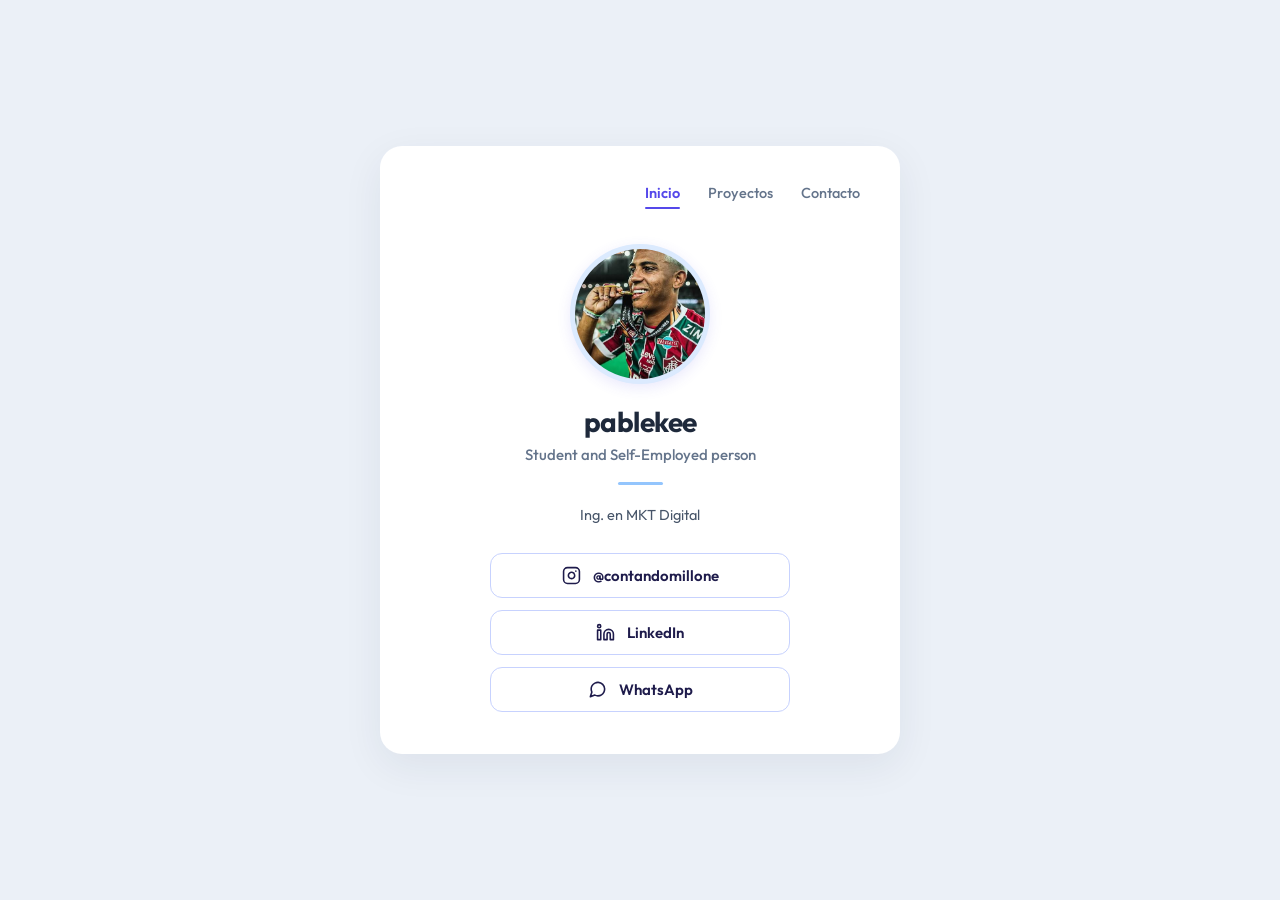
==== commit 37f373ea: "fix: eliminar icono de avatar del menu de navegacion y alinear a la derecha" ====
--- a/index.html
+++ b/index.html
@@ -24,10 +24,6 @@
         <!-- MENÚ DE NAVEGACIÓN -->
         <header>
             <nav class="nav">
-
-                <a href="index.html" class="nav-logo" title="Inicio">
-                    <img src="img/avatar.png" alt="Logo pablekee" class="nav-logo-img">
-                </a>
 
                 <ul class="nav-list">
 
--- a/css/style.css
+++ b/css/style.css
@@ -65,37 +65,15 @@
 .nav {
     width: 100%;
     display: flex;
-    justify-content: space-between;
+    justify-content: flex-end;
     align-items: center;
     margin-bottom: 32px;
-}
-
-.nav-logo {
-    display: flex;
-    align-items: center;
-    text-decoration: none;
-}
-
-.nav-logo-img {
-    width: 38px;
-    height: 38px;
-    border-radius: 50%;
-    object-fit: cover;
-    border: 2px solid var(--body-bg);
-    box-shadow: 0 2px 8px rgba(0, 0, 0, 0.08);
-    transition: var(--transition);
-}
-
-.nav-logo-img:hover {
-    transform: scale(1.08);
-    border-color: var(--primary);
 }
 
 .nav-list {
     display: flex;
     list-style: none;
     gap: 28px;
-    margin-left: auto;
 }
 
 .nav-link {
